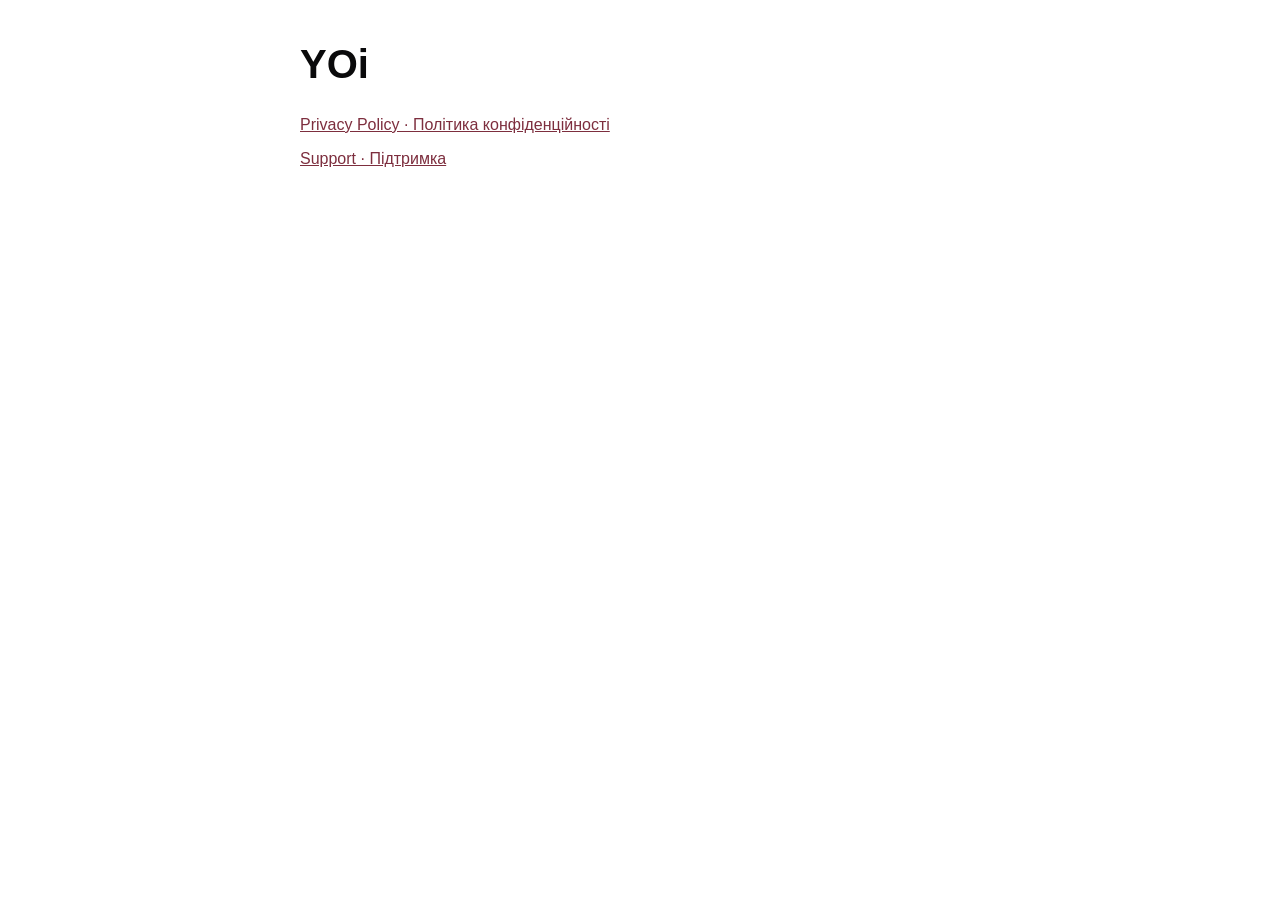
==== index.html @ dfb2cec0 "Privacy policy and support pages" ====
<!DOCTYPE html>
<html lang="en">
<head>
<meta charset="utf-8">
<meta name="viewport" content="width=device-width, initial-scale=1">
<title>YOi</title>
<style>
  :root { color-scheme: light dark; --ink: #0A0A0B; --bg: #FFFFFF; --wine: #7D2E3E; }
  @media (prefers-color-scheme: dark) {
    :root { --ink: #FFFFFF; --bg: #0B080B; --wine: #D7ADB5; }
  }
  body { margin: 0; background: var(--bg); color: var(--ink); font: 16px/1.6 -apple-system, BlinkMacSystemFont, "Segoe UI", Roboto, sans-serif; }
  main { max-width: 680px; margin: 0 auto; padding: 32px 16px; }
  h1 { font-size: 40px; margin: 0 0 16px; }
  a { color: var(--wine); display: block; margin: 8px 0; }
</style>
</head>
<body>
<main>
  <h1>YOi</h1>
  <a href="privacy/">Privacy Policy · Політика конфіденційності</a>
  <a href="support/">Support · Підтримка</a>
</main>
</body>
</html>
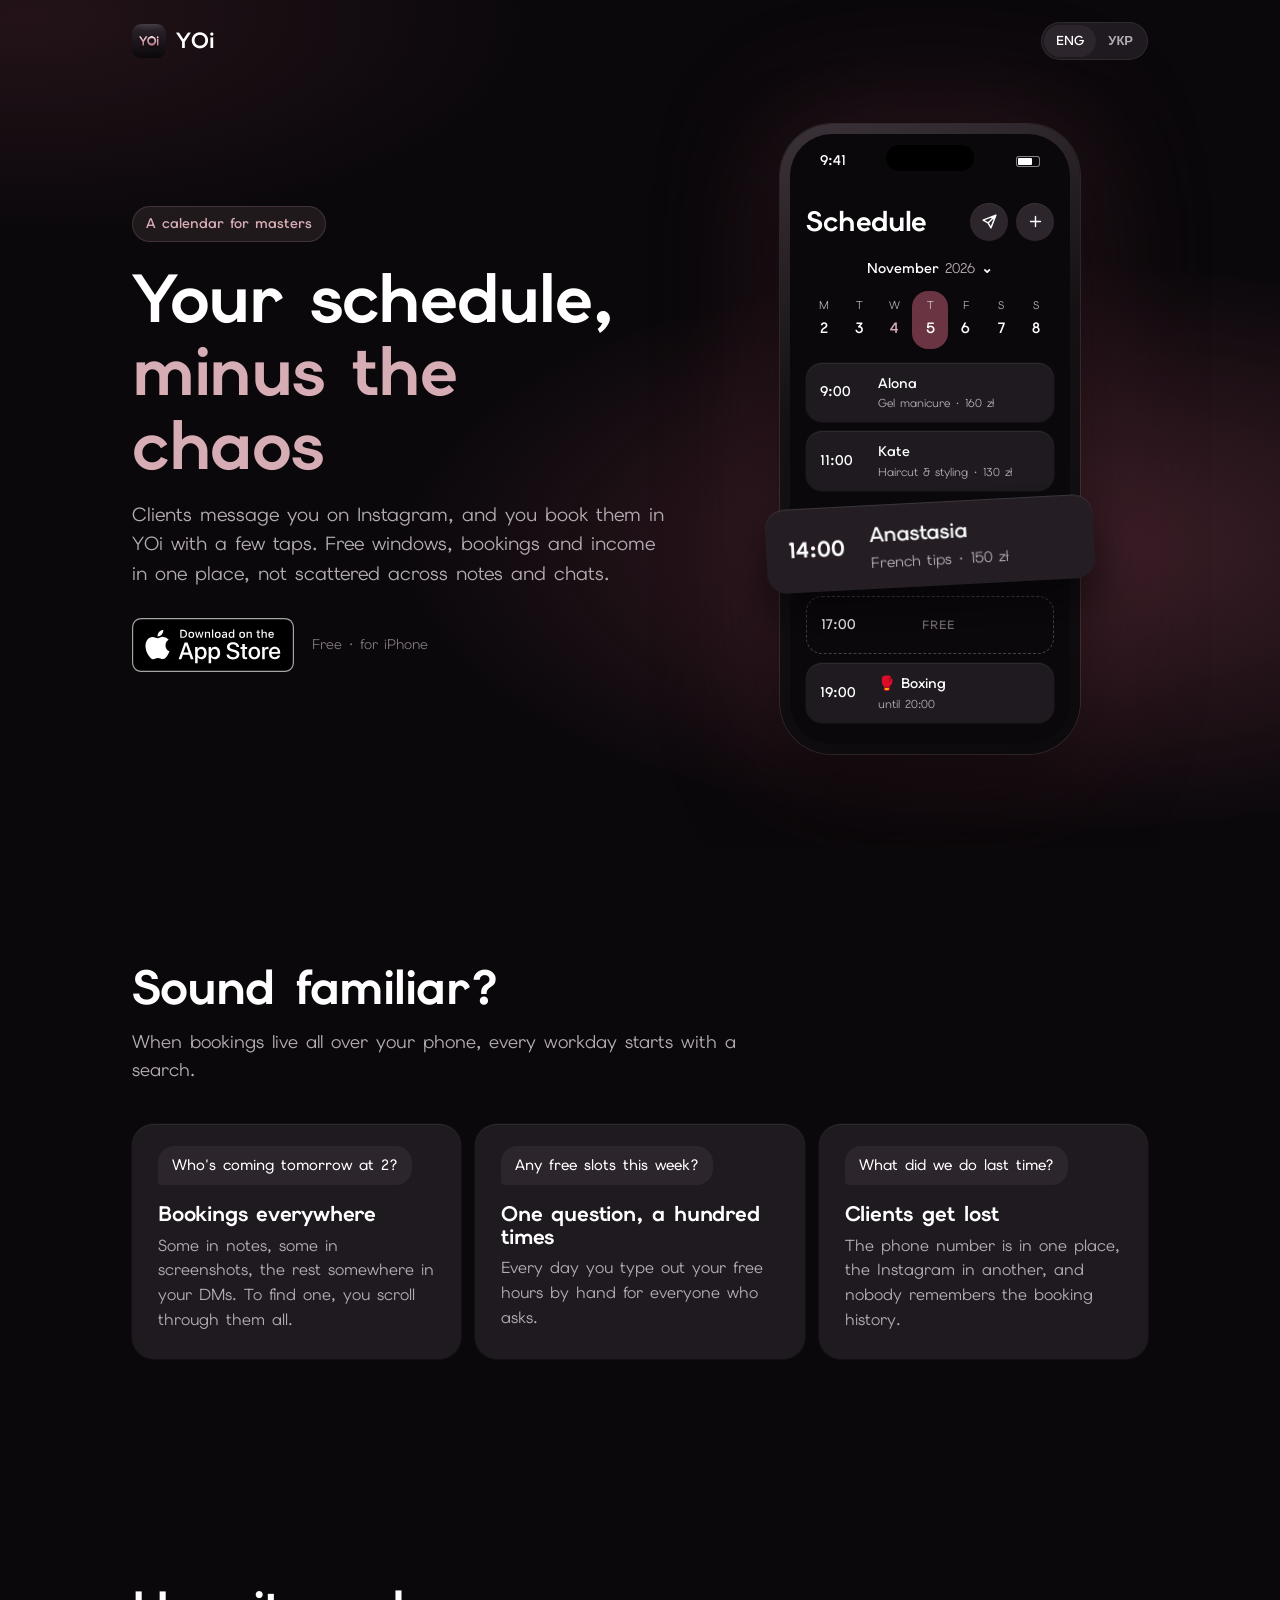
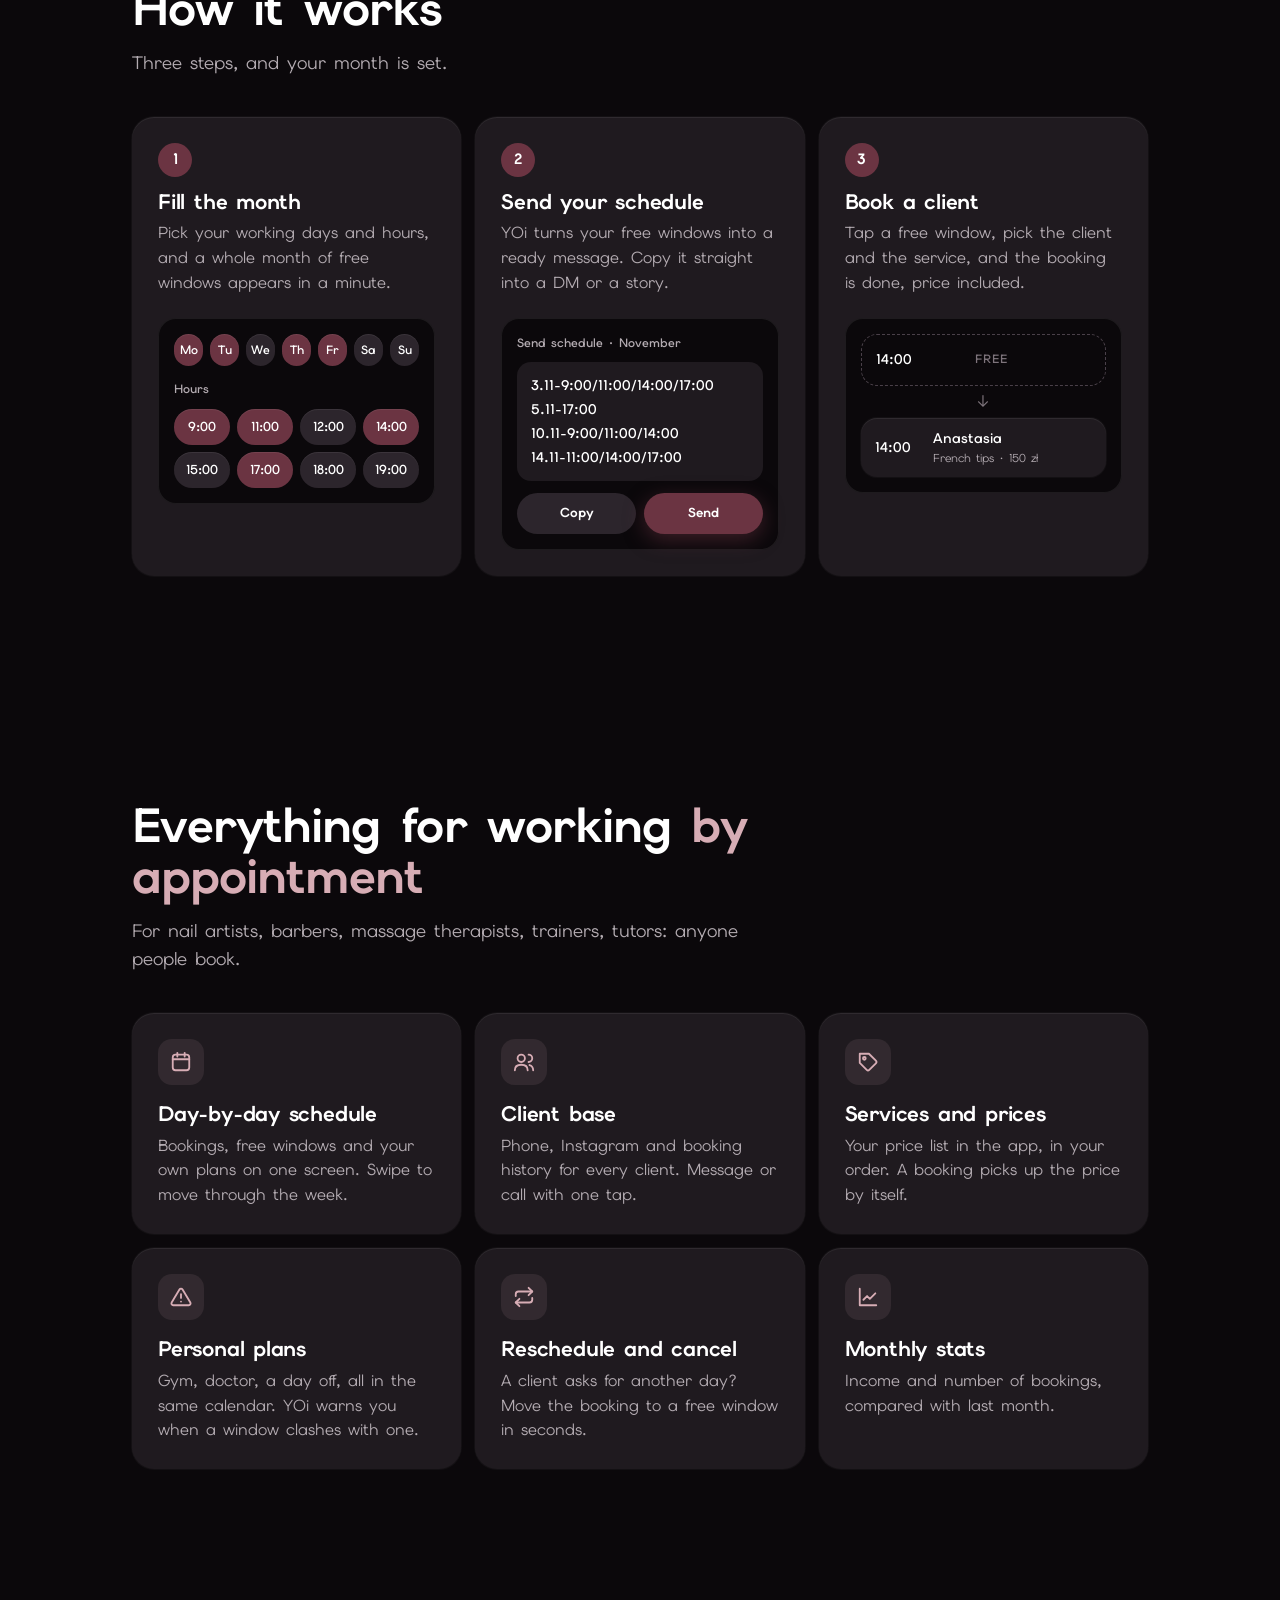
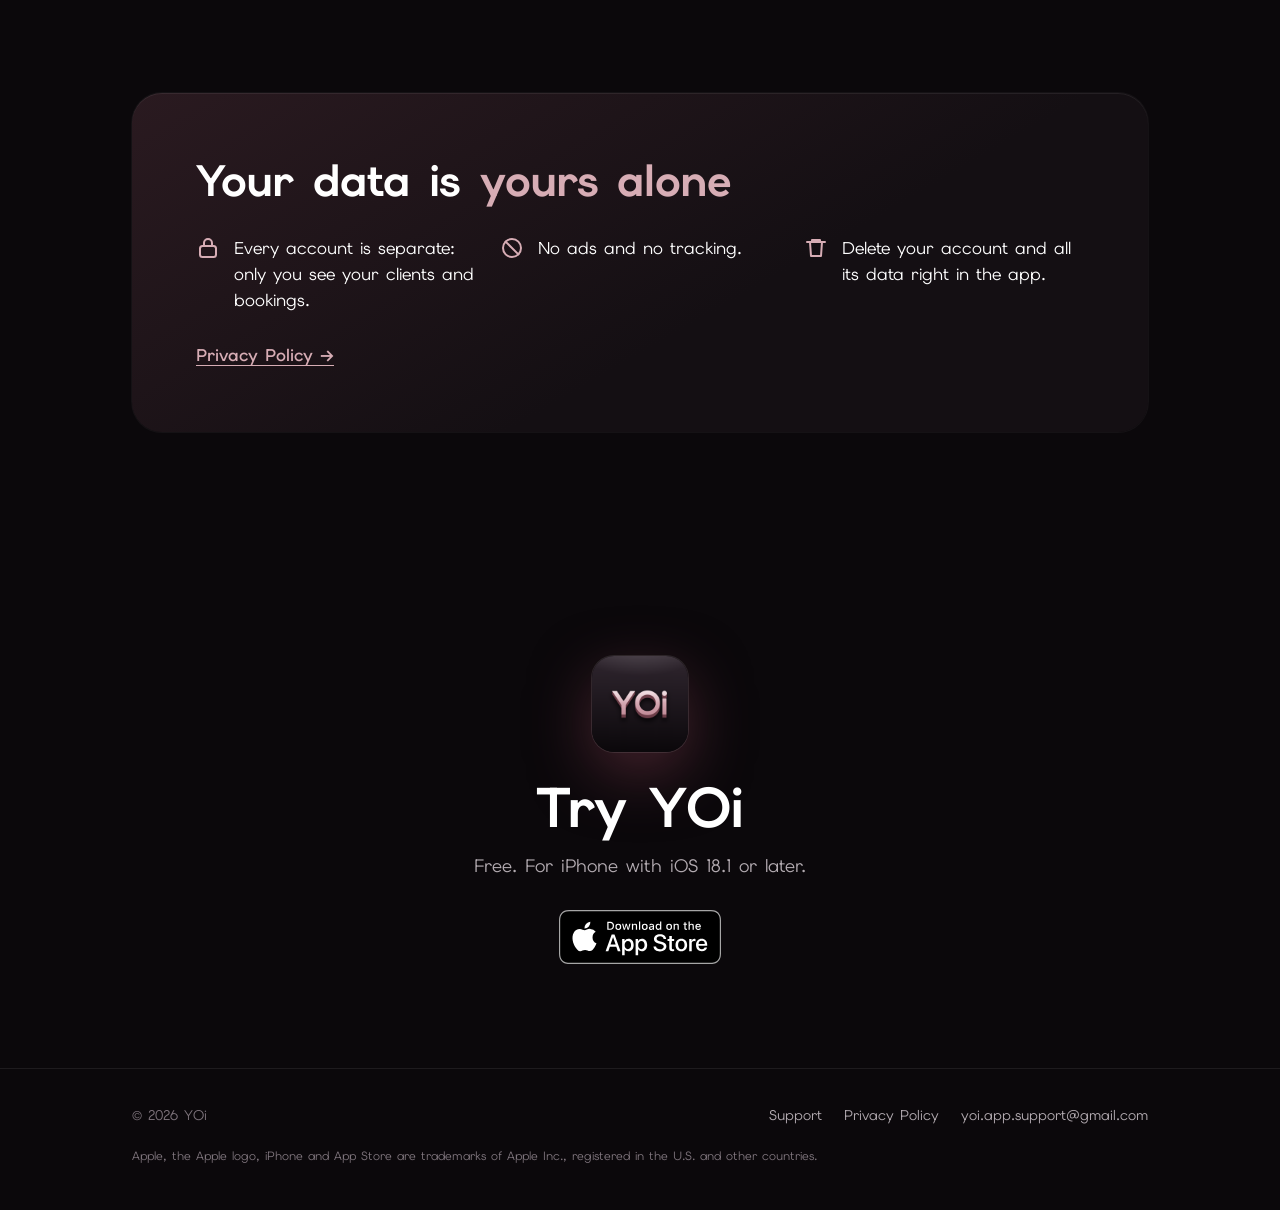
==== commit fa56679f: "Landing page in English and Ukrainian" ====
--- a/index.html
+++ b/index.html
@@ -4,22 +4,37 @@
 <meta charset="utf-8">
 <meta name="viewport" content="width=device-width, initial-scale=1">
 <title>YOi</title>
-<style>
-  :root { color-scheme: light dark; --ink: #0A0A0B; --bg: #FFFFFF; --wine: #7D2E3E; }
-  @media (prefers-color-scheme: dark) {
-    :root { --ink: #FFFFFF; --bg: #0B080B; --wine: #D7ADB5; }
-  }
-  body { margin: 0; background: var(--bg); color: var(--ink); font: 16px/1.6 -apple-system, BlinkMacSystemFont, "Segoe UI", Roboto, sans-serif; }
-  main { max-width: 680px; margin: 0 auto; padding: 32px 16px; }
-  h1 { font-size: 40px; margin: 0 0 16px; }
-  a { color: var(--wine); display: block; margin: 8px 0; }
-</style>
+<meta name="description" content="YOi — the work calendar for anyone who works by appointment.">
+<meta name="theme-color" content="#0B080B">
+<link rel="canonical" href="https://katasee.github.io/yoi-site/en/">
+<link rel="alternate" hreflang="en" href="https://katasee.github.io/yoi-site/en/">
+<link rel="alternate" hreflang="uk" href="https://katasee.github.io/yoi-site/uk/">
+<link rel="alternate" hreflang="x-default" href="https://katasee.github.io/yoi-site/en/">
+<meta property="og:type" content="website">
+<meta property="og:title" content="YOi — your work schedule">
+<meta property="og:description" content="Clients, free windows and income in one place. Free for iPhone.">
+<meta property="og:url" content="https://katasee.github.io/yoi-site/">
+<meta property="og:image" content="https://katasee.github.io/yoi-site/img/og-en.png">
+<meta name="twitter:card" content="summary_large_image">
+<link rel="icon" href="img/favicon.png">
+<link rel="apple-touch-icon" href="img/apple-touch-icon.png">
+<link rel="stylesheet" href="style.css?v=6">
+<script>
+  (function () {
+    var langs = navigator.languages || [navigator.language || ""];
+    var uk = langs.some(function (l) { return /^(uk|ru)\b/i.test(l); });
+    location.replace(uk ? "uk/" : "en/");
+  })();
+</script>
 </head>
 <body>
-<main>
+<main class="choose">
+  <img src="img/icon.png" alt="">
   <h1>YOi</h1>
-  <a href="privacy/">Privacy Policy · Політика конфіденційності</a>
-  <a href="support/">Support · Підтримка</a>
+  <nav>
+    <a href="en/" hreflang="en" lang="en">English</a>
+    <a href="uk/" hreflang="uk" lang="uk">Українська</a>
+  </nav>
 </main>
 </body>
 </html>
--- a/style.css
+++ b/style.css
@@ -0,0 +1,226 @@
+@font-face { font-family: "Elms Sans"; src: url("fonts/ElmsSans-Regular.ttf") format("truetype"); font-weight: 400; font-display: swap; }
+@font-face { font-family: "Elms Sans"; src: url("fonts/ElmsSans-Medium.ttf") format("truetype"); font-weight: 500; font-display: swap; }
+@font-face { font-family: "Elms Sans"; src: url("fonts/ElmsSans-SemiBold.ttf") format("truetype"); font-weight: 600; font-display: swap; }
+@font-face { font-family: "Elms Sans"; src: url("fonts/ElmsSans-Bold.ttf") format("truetype"); font-weight: 700; font-display: swap; }
+
+:root {
+  color-scheme: dark;
+  --bg: #0B080B;
+  --card: #1F1A1F;
+  --raised: #2C252C;
+  --ink: #FFFFFF;
+  --muted: #B3ABB1;
+  --faint: #7E747C;
+  --line: rgba(255, 255, 255, .08);
+  --rim: rgba(255, 255, 255, .07);
+  --wine: #6B3442;
+  --rose: #D7ADB5;
+  --warning: #FFB340;
+  --green: #4CD964;
+  --radius: 22px;
+}
+
+* { box-sizing: border-box; }
+html { -webkit-text-size-adjust: 100%; scroll-behavior: smooth; }
+body {
+  margin: 0;
+  background: var(--bg);
+  color: var(--ink);
+  font: 400 17px/1.55 "Elms Sans", -apple-system, BlinkMacSystemFont, "Segoe UI", Roboto, sans-serif;
+  -webkit-font-smoothing: antialiased;
+  overflow-x: hidden;
+}
+img { display: block; max-width: 100%; }
+a { color: inherit; }
+h1, h2, h3 { margin: 0; font-weight: 700; letter-spacing: -.02em; line-height: 1.08; }
+p { margin: 0; }
+.wrap { width: 100%; max-width: 1080px; margin: 0 auto; padding: 0 20px; }
+.rose { color: var(--rose); }
+
+/* Header */
+.top { position: relative; z-index: 2; display: flex; align-items: center; justify-content: space-between; padding-top: 22px; }
+.wordmark { display: flex; align-items: center; gap: 10px; text-decoration: none; font-weight: 700; font-size: 22px; letter-spacing: -.01em; }
+.wordmark img { width: 34px; height: 34px; border-radius: 9px; }
+.lang { display: flex; padding: 3px; border-radius: 999px; background: var(--card); box-shadow: inset 0 0 0 1px var(--rim); font-size: 13px; font-weight: 600; }
+.lang a, .lang span { padding: 6px 12px; border-radius: 999px; text-decoration: none; color: var(--muted); }
+.lang span { background: var(--raised); color: var(--ink); }
+
+/* Hero */
+.hero { position: relative; overflow: hidden; padding-bottom: 72px; }
+.hero::before {
+  content: "";
+  position: absolute;
+  inset: -10% -30% auto;
+  height: 120%;
+  background:
+    radial-gradient(45% 40% at 70% 62%, rgba(107, 52, 66, .55), transparent 70%),
+    radial-gradient(35% 30% at 20% 10%, rgba(107, 52, 66, .25), transparent 70%);
+  pointer-events: none;
+}
+.hero-grid { position: relative; display: grid; gap: 48px; align-items: center; padding-top: 48px; }
+.eyebrow { display: inline-flex; align-items: center; gap: 8px; padding: 7px 14px; border-radius: 999px; background: rgba(215, 173, 181, .1); color: var(--rose); font-size: 14px; font-weight: 600; box-shadow: inset 0 0 0 1px rgba(215, 173, 181, .18); }
+.hero h1 { margin: 20px 0 18px; font-size: clamp(42px, 9vw, 68px); }
+.lead { max-width: 30em; color: var(--muted); font-size: 19px; }
+.cta { display: flex; align-items: center; flex-wrap: wrap; gap: 14px 18px; margin-top: 30px; }
+.badge img { height: 54px; width: auto; }
+.cta small { color: var(--faint); font-size: 14px; }
+
+/* Phone */
+.phone-stage { position: relative; display: flex; justify-content: center; }
+.phone {
+  position: relative;
+  width: 300px;
+  padding: 10px;
+  border-radius: 52px;
+  background: linear-gradient(160deg, #3a3238, #141014 40%, #0d0a0d);
+  box-shadow: 0 0 0 1px rgba(255, 255, 255, .1), 0 40px 90px rgba(0, 0, 0, .6), 0 0 120px rgba(107, 52, 66, .45);
+}
+.screen { position: relative; height: 610px; border-radius: 42px; background: var(--bg); padding: 0 16px; }
+.island { position: absolute; top: 11px; left: 50%; width: 88px; height: 26px; margin-left: -44px; border-radius: 20px; background: #000; }
+.status { display: flex; justify-content: space-between; align-items: center; height: 48px; padding: 6px 14px 0; font-size: 14px; font-weight: 600; }
+.status i { display: inline-block; width: 24px; height: 11px; border-radius: 3px; box-shadow: inset 0 0 0 1px rgba(255, 255, 255, .5); position: relative; }
+.status i::after { content: ""; position: absolute; inset: 2px 8px 2px 2px; border-radius: 1px; background: #fff; }
+.app-head { display: flex; align-items: center; justify-content: space-between; margin-top: 18px; }
+.app-head b { font-size: 28px; letter-spacing: -.02em; }
+.round { display: inline-grid; place-items: center; width: 38px; height: 38px; margin-left: 8px; border-radius: 50%; background: var(--raised); box-shadow: inset 0 1px 0 var(--rim); }
+.round svg { width: 17px; height: 17px; }
+.month { margin: 14px 0 12px; text-align: center; font-size: 14px; font-weight: 600; }
+.month em { font-style: normal; color: var(--muted); font-weight: 400; }
+.week { display: grid; grid-template-columns: repeat(7, 1fr); text-align: center; font-size: 11px; color: var(--muted); }
+.week div { padding: 6px 0 8px; border-radius: 16px; }
+.week b { display: block; margin-top: 3px; color: var(--ink); font-size: 15px; font-weight: 600; }
+.week .sel { background: var(--wine); color: rgba(255, 255, 255, .7); }
+.week .today b { color: var(--rose); }
+.rows { margin-top: 14px; display: grid; grid-template-columns: minmax(0, 1fr); gap: 9px; }
+.row { display: flex; align-items: center; gap: 14px; min-height: 58px; padding: 10px 14px; border-radius: 16px; background: var(--card); box-shadow: inset 0 1px 0 var(--rim), 0 0 0 1px rgba(255, 255, 255, .03); }
+.row time { flex: none; width: 44px; font-size: 14px; font-weight: 600; }
+.row > span { min-width: 0; }
+.row b { display: block; font-size: 14px; font-weight: 600; }
+.row small { display: block; overflow: hidden; color: var(--muted); font-size: 11.5px; white-space: nowrap; text-overflow: ellipsis; }
+.row.free { justify-content: flex-start; background: transparent; box-shadow: none; border: 1.5px dashed #4a4049; }
+.row.free span { flex: 1; text-align: center; padding-right: 42px; color: var(--faint); font-size: 12px; font-weight: 600; letter-spacing: .08em; text-transform: uppercase; }
+.lifted {
+  position: relative;
+  z-index: 1;
+  margin: 2px -40px;
+  transform: rotate(-3deg);
+  min-height: 72px;
+  padding: 14px 22px;
+  border-radius: 20px;
+  background: #241e24;
+  box-shadow: inset 0 1px 0 rgba(255, 255, 255, .1), 0 24px 50px rgba(0, 0, 0, .55);
+}
+.lifted time { width: 68px; font-size: 22px; font-weight: 700; }
+.lifted b { font-size: 21px; }
+.lifted small { font-size: 15px; }
+
+/* Sections */
+section { padding: 64px 0; }
+.section-head { max-width: 640px; margin-bottom: 40px; }
+.section-head h2 { font-size: clamp(32px, 6vw, 48px); }
+.section-head p { margin-top: 14px; color: var(--muted); font-size: 18px; }
+.card { position: relative; padding: 26px; border-radius: var(--radius); background: var(--card); box-shadow: inset 0 1px 0 var(--rim), 0 0 0 1px rgba(255, 255, 255, .03); }
+.card h3 { font-size: 21px; margin-bottom: 8px; letter-spacing: -.01em; }
+.card p { color: var(--muted); font-size: 16px; }
+.grid { display: grid; gap: 14px; }
+
+/* Pain */
+.pain .card { padding-top: 22px; }
+.quote { display: inline-block; margin-bottom: 18px; padding: 8px 14px; border-radius: 16px 16px 16px 4px; background: var(--raised); font-size: 15px; font-weight: 500; }
+
+/* Steps */
+.step { display: grid; gap: 22px; align-content: start; }
+.step-num { display: inline-grid; place-items: center; width: 34px; height: 34px; margin-bottom: 14px; border-radius: 50%; background: var(--wine); font-size: 15px; font-weight: 700; }
+.demo { padding: 16px; border-radius: 18px; background: var(--bg); box-shadow: inset 0 0 0 1px var(--line); font-size: 13px; }
+.demo-label { margin-bottom: 10px; color: var(--muted); font-size: 12px; font-weight: 600; }
+.chips { display: grid; grid-template-columns: repeat(4, 1fr); gap: 7px; }
+.chip { padding: 8px 0; border-radius: 999px; background: var(--raised); text-align: center; font-weight: 600; box-shadow: inset 0 1px 0 var(--rim); }
+.chip.on { background: var(--wine); }
+.days { grid-template-columns: repeat(7, 1fr); margin-bottom: 14px; }
+.days .chip { padding: 7px 0; font-size: 12px; }
+.message { padding: 12px 14px; border-radius: 14px; background: var(--card); font-size: 14px; font-weight: 600; line-height: 1.7; font-variant-numeric: tabular-nums; }
+.buttons { display: grid; grid-template-columns: 1fr 1fr; gap: 8px; margin-top: 12px; }
+.btn { padding: 10px 0; border-radius: 999px; background: var(--raised); text-align: center; font-weight: 700; }
+.btn.primary { background: var(--wine); box-shadow: 0 6px 20px rgba(107, 52, 66, .5); }
+.demo .row { min-height: 52px; }
+.demo .row + .row { margin-top: 8px; }
+.arrow { display: block; margin: 8px auto; color: var(--faint); text-align: center; font-size: 16px; line-height: 1; }
+
+/* Features */
+.feature .icon { display: grid; place-items: center; width: 46px; height: 46px; margin-bottom: 18px; border-radius: 14px; background: rgba(215, 173, 181, .1); color: var(--rose); }
+.feature .icon svg { width: 22px; height: 22px; }
+
+/* Privacy */
+.privacy-box {
+  position: relative;
+  overflow: hidden;
+  padding: 44px 28px;
+  border-radius: 30px;
+  background: linear-gradient(150deg, #2a1a20, #140f13 60%);
+  box-shadow: inset 0 1px 0 var(--rim), 0 0 0 1px rgba(255, 255, 255, .04);
+}
+.privacy-box h2 { font-size: clamp(30px, 5.5vw, 44px); max-width: 14em; }
+.checks { display: grid; gap: 16px; margin: 30px 0 0; padding: 0; list-style: none; }
+.checks li { display: flex; gap: 14px; align-items: flex-start; font-size: 17px; }
+.checks svg { flex: none; width: 24px; height: 24px; margin-top: 1px; color: var(--rose); }
+.privacy-box .link { display: inline-block; margin-top: 28px; color: var(--rose); font-weight: 600; text-underline-offset: 4px; }
+
+/* Final */
+.final { text-align: center; padding-bottom: 104px; }
+.final .app-icon { width: 96px; height: 96px; margin: 0 auto 26px; border-radius: 22px; box-shadow: 0 0 0 1px rgba(255, 255, 255, .1), 0 20px 60px rgba(107, 52, 66, .6); }
+.final h2 { font-size: clamp(34px, 7vw, 56px); }
+.final p { margin-top: 14px; color: var(--muted); font-size: 18px; }
+.final .cta { justify-content: center; }
+
+/* Footer */
+footer { padding: 36px 0 44px; border-top: 1px solid var(--line); color: var(--faint); font-size: 14px; }
+.foot { display: flex; flex-wrap: wrap; gap: 14px 28px; align-items: center; justify-content: space-between; }
+.foot nav { display: flex; flex-wrap: wrap; gap: 10px 22px; }
+.foot nav a { color: var(--muted); text-decoration: none; }
+.foot nav a:hover { color: var(--ink); }
+.legal { margin-top: 20px; font-size: 12px; line-height: 1.6; }
+
+@media (min-width: 720px) {
+  .wrap { padding: 0 32px; }
+  .grid-3 { grid-template-columns: repeat(3, 1fr); }
+  .grid-2 { grid-template-columns: repeat(2, 1fr); }
+  .privacy-box { padding: 64px; }
+  .checks { grid-template-columns: repeat(3, 1fr); gap: 24px; }
+  section { padding: 112px 0; }
+}
+
+@media (min-width: 960px) {
+  .hero-grid { grid-template-columns: 1.1fr .9fr; padding-top: 64px; }
+  .hero { padding-bottom: 96px; }
+  .features .grid { grid-template-columns: repeat(3, 1fr); }
+}
+
+@media (max-width: 380px) {
+  .phone { transform: scale(.9); transform-origin: top center; margin-bottom: -60px; }
+  .lifted { margin: 2px -16px; }
+}
+
+/* Language chooser (root fallback) */
+.choose { display: grid; place-items: center; align-content: center; gap: 18px; min-height: 100vh; padding: 20px; text-align: center; }
+.choose img { width: 88px; height: 88px; border-radius: 20px; }
+.choose h1 { font-size: 40px; }
+.choose nav { display: grid; gap: 10px; width: 100%; max-width: 280px; }
+.choose a { padding: 14px; border-radius: 999px; background: var(--card); box-shadow: inset 0 1px 0 var(--rim); text-decoration: none; font-weight: 600; }
+
+/* Motion */
+@media (prefers-reduced-motion: no-preference) {
+  .reveal { opacity: 0; transform: translateY(28px); transition: opacity .7s ease var(--delay, 0ms), transform .7s cubic-bezier(.2, .7, .2, 1) var(--delay, 0ms); }
+  .reveal.in { opacity: 1; transform: none; }
+
+  .hero-grid > div:first-child > * { animation: rise .8s cubic-bezier(.2, .7, .2, 1) both; }
+  .hero-grid > div:first-child > :nth-child(2) { animation-delay: .08s; }
+  .hero-grid > div:first-child > :nth-child(3) { animation-delay: .16s; }
+  .hero-grid > div:first-child > :nth-child(4) { animation-delay: .24s; }
+  .phone-stage { animation: rise 1s cubic-bezier(.2, .7, .2, 1) .2s both, float 6s ease-in-out 1.2s infinite; }
+  .phone-stage .lifted { animation: lift .9s cubic-bezier(.3, 1.4, .5, 1) 1s both; }
+}
+@keyframes rise { from { opacity: 0; transform: translateY(24px); } to { opacity: 1; transform: none; } }
+@keyframes float { 0%, 100% { transform: translateY(0); } 50% { transform: translateY(-10px); } }
+@keyframes lift {
+  from { margin: 0; transform: none; min-height: 58px; padding: 10px 14px; background: var(--card); box-shadow: inset 0 1px 0 var(--rim); }
+}
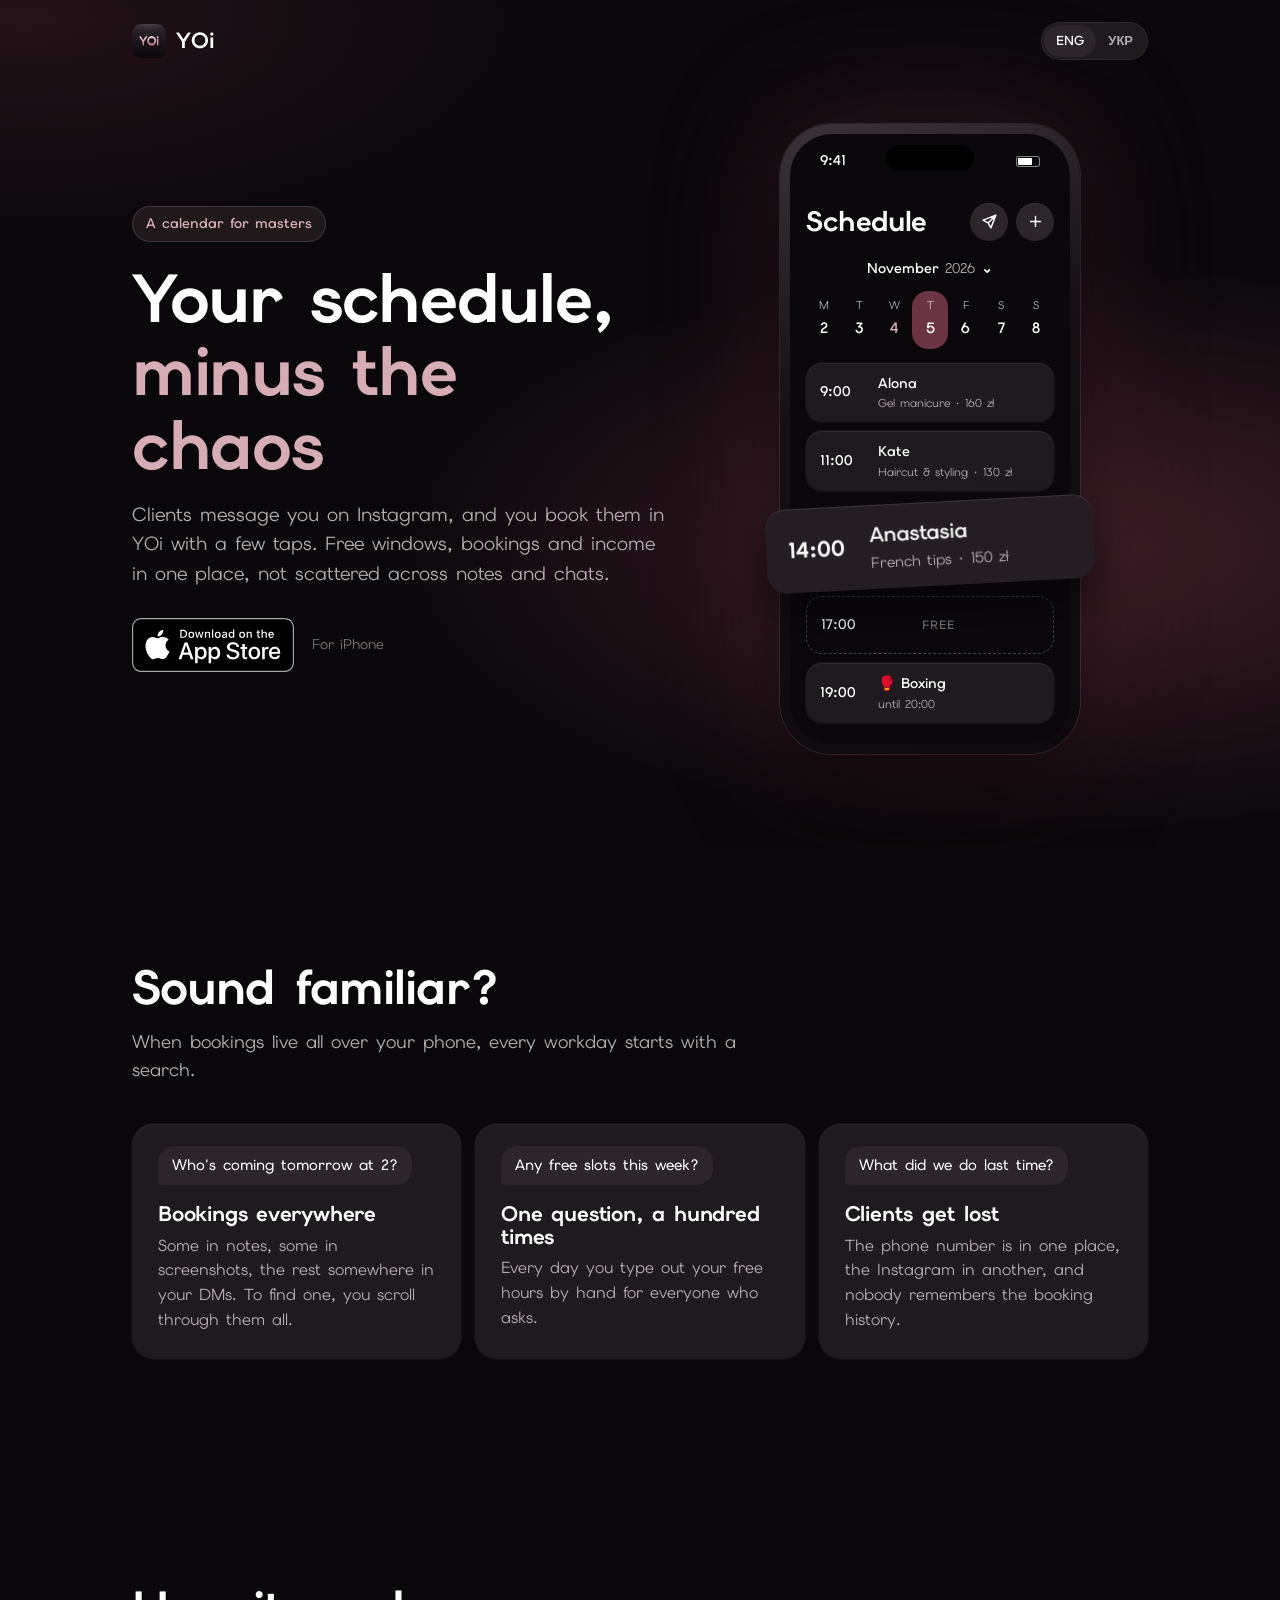
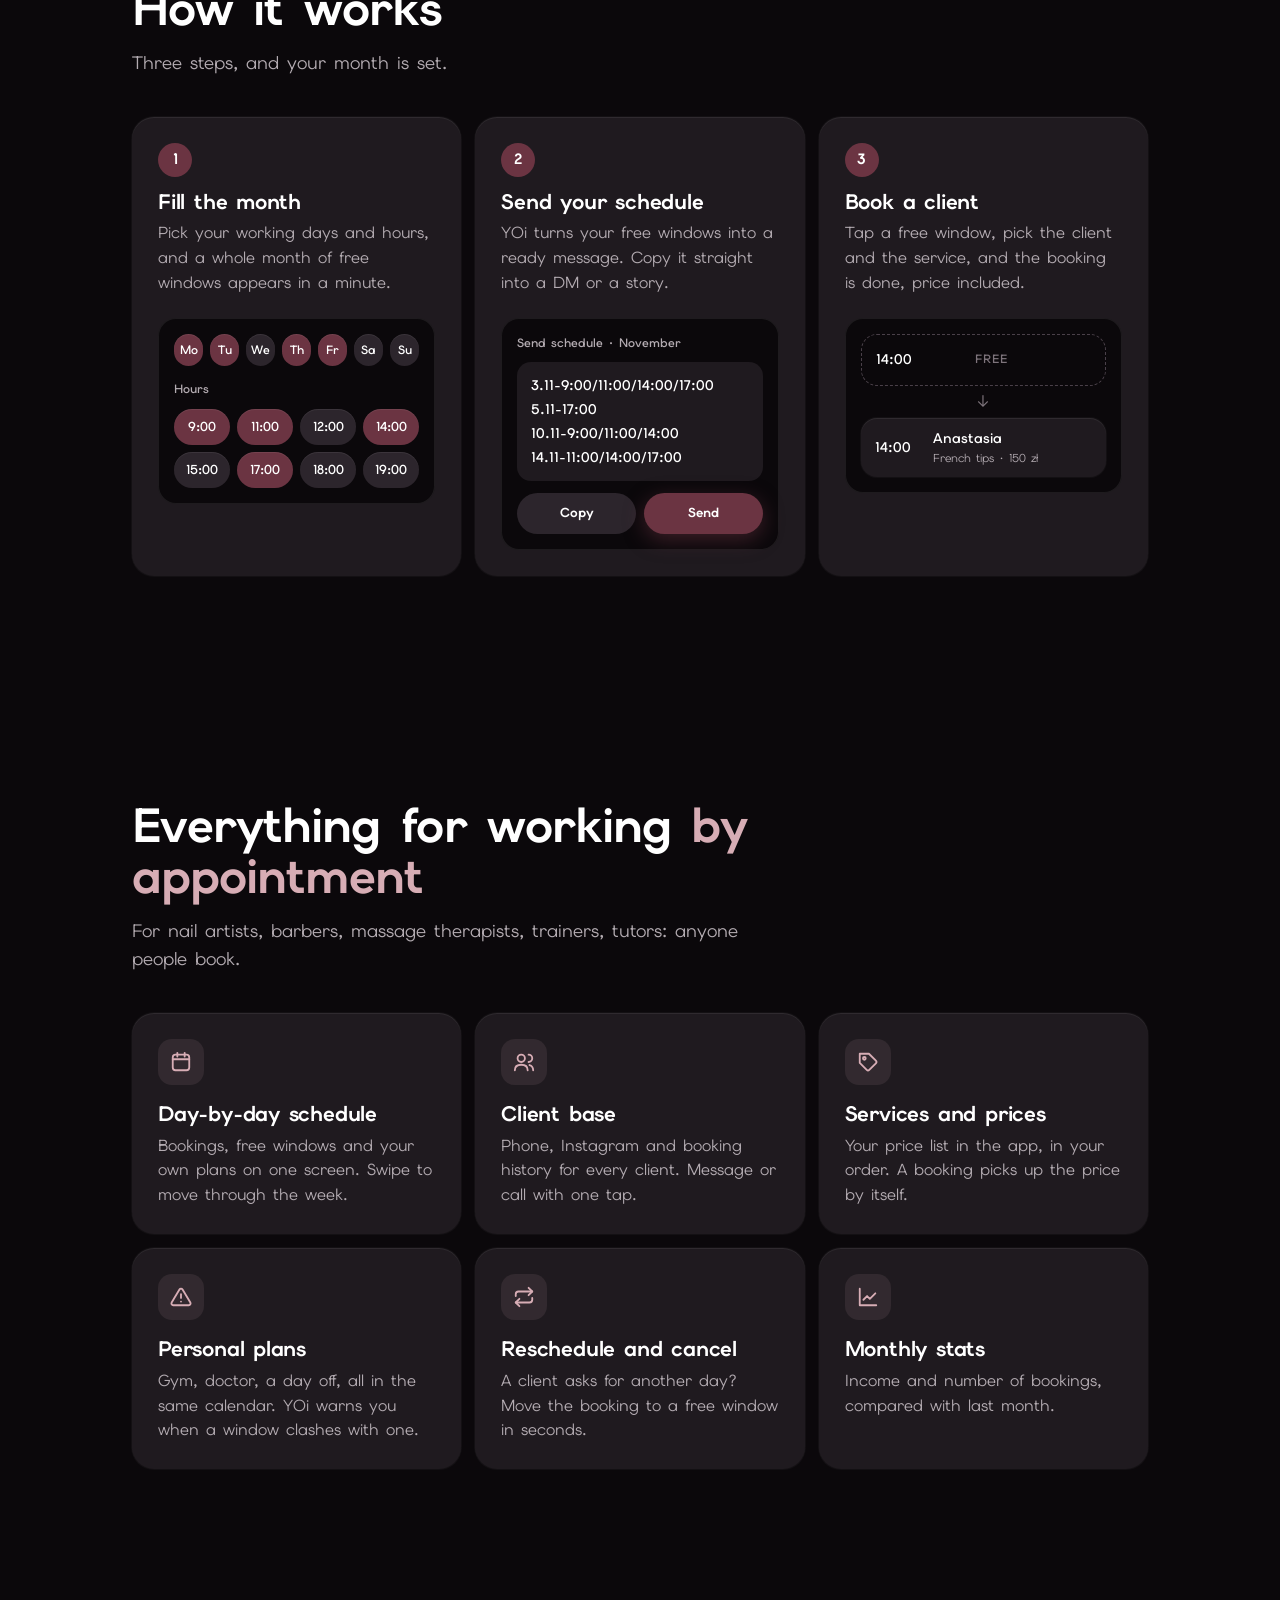
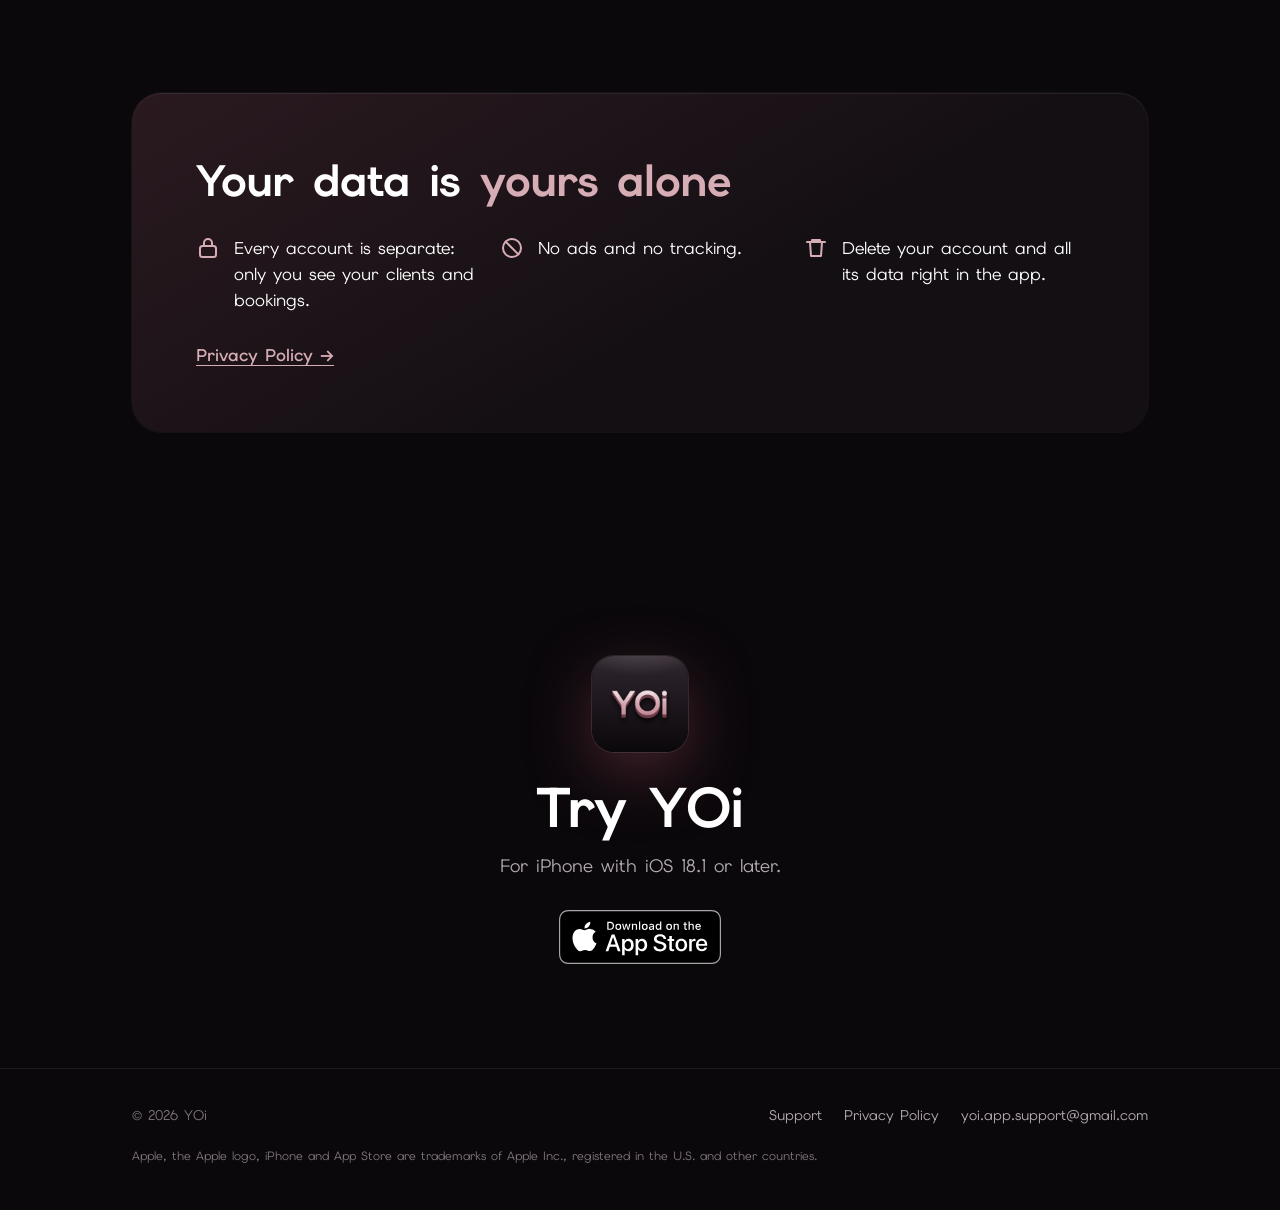
==== commit aa9a9338: "Remove "free" wording: the app will not be free Drops "Безкоштовно" / "Free" from the hero badge, th" ====
--- a/index.html
+++ b/index.html
@@ -12,9 +12,9 @@
 <link rel="alternate" hreflang="x-default" href="https://katasee.github.io/yoi-site/en/">
 <meta property="og:type" content="website">
 <meta property="og:title" content="YOi — your work schedule">
-<meta property="og:description" content="Clients, free windows and income in one place. Free for iPhone.">
+<meta property="og:description" content="Clients, free windows and income in one place. For iPhone.">
 <meta property="og:url" content="https://katasee.github.io/yoi-site/">
-<meta property="og:image" content="https://katasee.github.io/yoi-site/img/og-en.png">
+<meta property="og:image" content="https://katasee.github.io/yoi-site/img/og-en.png?v=2">
 <meta name="twitter:card" content="summary_large_image">
 <link rel="icon" href="img/favicon.png">
 <link rel="apple-touch-icon" href="img/apple-touch-icon.png">
--- a/style.css
+++ b/style.css
@@ -224,3 +224,10 @@
 @keyframes lift {
   from { margin: 0; transform: none; min-height: 58px; padding: 10px 14px; background: var(--card); box-shadow: inset 0 1px 0 var(--rim); }
 }
+
+/* Promo video */
+.promo .wrap { display: flex; flex-direction: column; align-items: center; text-align: center; }
+.promo .section-head { margin-left: auto; margin-right: auto; }
+.promo-frame { position: relative; width: min(360px, 78vw); aspect-ratio: 9 / 16; border-radius: 36px; overflow: hidden; background: #000;
+  box-shadow: 0 0 0 1px rgba(255, 255, 255, .08), 0 40px 100px rgba(0, 0, 0, .6), 0 0 140px rgba(107, 52, 66, .45); }
+.promo-video { display: block; width: 100%; height: 100%; object-fit: cover; }
